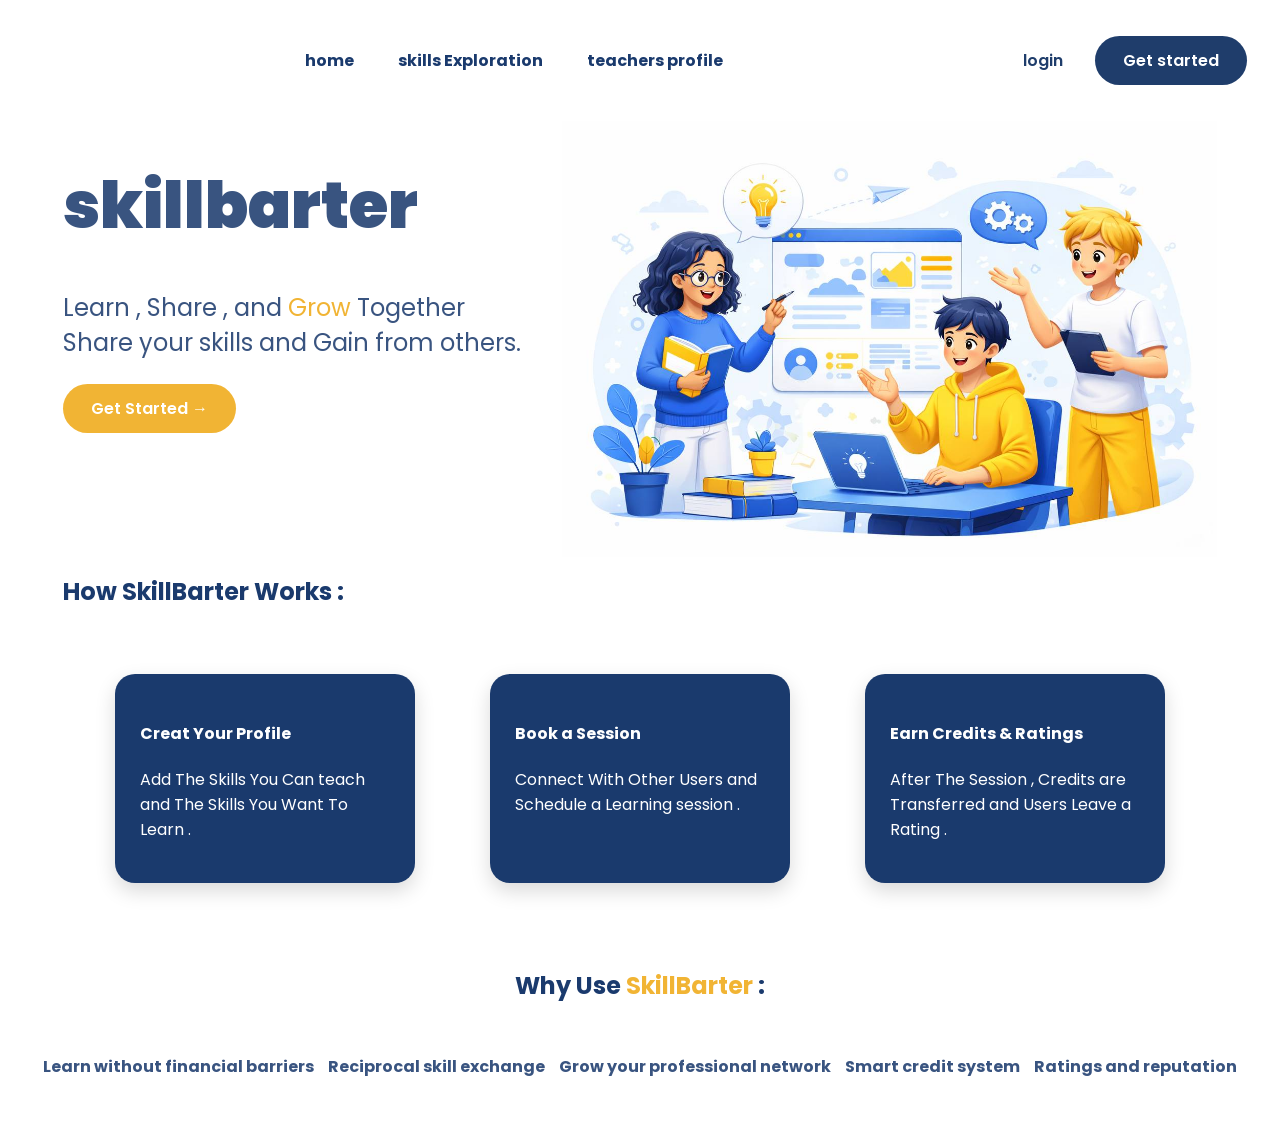
==== index.html @ 1b4edd9c "skillbarter skillbarter website" ====
<!DOCTYPE html>
<html lang="en">
<head>
    <meta charset="UTF-8">
    <meta name="viewport" content="width=device-width, initial-scale=1.0">
    <title>skillbarter</title>
    <link rel="stylesheet" href="style.css">
    <link href="https://fonts.googleapis.com/css2?family=Poppins:wght@400;600&display=swap" rel="stylesheet">
</head>
<body>   
    <header>
        <div class="logo">
            <img src="" alt="">
        </div>
        <div class="pages-link">
            <a href="">home</a>
            <a href="">skills Exploration</a>
            <a href="">teachers profile</a>
        </div>
        <div class="login-home-page-links">

                <a href="" class="login-link">login</a>

                <a href="" class="star-b">Get started</a>

        </div>
    </header>
    <main>
        <div class="div1-main">
                    <div class="main-left">
            <h1>
                skillbarter
            </h1>
            <p>
                Learn , Share , and <span>Grow </span> Together
                <br>
                Share your skills and Gain from others.
            </p>
                <a href="">Get Started   → </a>
        </div>
        <div class="main-right">
            <img src="img-maen.jpg" alt="">
        </div>
        </div>
        <div class="div2-main">
           
                <h2>
                    How SkillBarter Works :
                </h2>
                <div class="cards-container">
                    <div class="card">
                        <h4>
                            Creat Your Profile
                        </h4>
                        <p>
                            Add The Skills You Can teach
and The Skills You Want To 
Learn .
                        </p>
                    </div>
                    <div class="card">
                        <h4>
                            Book a Session
                        </h4>
                        <p>
                            Connect With Other Users 
and Schedule a Learning
session .
                        </p>
                    </div>
                    <div class="card">
                        <h4>
                            Earn Credits & Ratings
                        </h4>
                        <p>
                            After The Session , Credits are
Transferred and Users Leave
a Rating . 
                        </p>
                    </div>
                </div>
        </div>
        <div class="div3-main">
            <h2>
                Why Use <span>SkillBarter</span>  :

            </h2>
            <div >
                <p>Learn without financial barriers</p>
                <p>Reciprocal skill exchange</p>
                <p>Grow your professional network</p>
                <p> Smart credit system</p>
                <p> Ratings and reputation</p>

            </div>
        </div>

    </main>
    
</body>
</html>
---- style.css ----
*{
    margin: 0x;
    padding: 0px;
    font-family: 'Poppins', sans-serif;
    text-decoration:none
}
:root{
    --b-blue: #1A3A6D;
    --c-blue: #2D68C4;
    --gold: #F1B434;
    --h1-blue:#1A3A6DDD;
}
/*header*/
header{
    display: flex;
    justify-content: space-between;
    height: 55px;
    padding: 25px;
    align-items: center;

}
.pages-link a{
    color: var(--b-blue);
    margin: 0px 20px;
    font-weight: bold;
    transform: translate(0px,-200px);
}
.star-b{
    display: inline-block;
    background-color: #1f3d6b;
    color: white;
    text-decoration: none;
    padding: 12px 28px;
    border-radius: 30px;
    font-size: 16px;
    font-weight: 600;
    cursor: pointer;
}
  
.star-b:hover{
    background-color: #173055;
}
.login-link{
    display: inline-block;
    color: #1f3d6b;
    text-decoration: none;
    padding: 12px 28px;
    font-size: 16px;
    font-weight: 600;
    border-radius: 30px;
  }
  
  
  .login-link:hover{
    text-decoration: underline;
}
  /*main 1*/

.main-left h1{  
    color: var(--h1-blue);
    font-size: 64px;
    line-height:1.3;
    max-width: 800px;
    font-weight: 900;

}
.div1-main { 
    display:flex;
    justify-content: space-between;
    
}
.main-right img{
    width: 655px;

}
span{
    color: var(--gold);
}
.div1-main{
    font-size: 24px;
    color: var(--h1-blue);
}
.div1-main a{
    display: inline-block;
    background-color: var(--gold);
    color: white;
    text-decoration: none;
    padding: 12px 28px;
    border-radius: 30px;
    font-size: 16px;
    font-weight: 600;
    cursor: pointer;
    transition: 0.3s ease;
}
.div1-main a:hover{
    background-color: #173055;
    transform: scale(1.05);

}
.main-left,.main-right{
    margin:8px 55px;
}
.main-left{
    margin-right:20px ;
}
.main-right{
    margin-left:20px ;
}
  /*main 2*/
.div2-main h2{
    margin:0px 55px;
    color: var(--b-blue);
}
.cards-container{
    display: flex;
    gap: 25px;
    justify-content: center;
    flex-wrap: wrap;
    padding: 40px;
  }
  
  .card{
    background-color: var(--b-blue);
    color: white;
    padding: 25px;
    width: 250px;
    border-radius: 20px;
    box-shadow: 0 8px 20px rgba(0,0,0,0.15);
    transition: 0.3s ease;
    margin: 25px;
  }
  
  .card:hover{
    transform: translateY(-10px);
  }
.div3-main  h2{ 
    text-align: center;
    color: var(--b-blue);
}
.div3-main div{ 
    display: flex;
    justify-content: space-between;
    color: var(--h1-blue);
    font-weight: bold;
    margin: 35px;
}
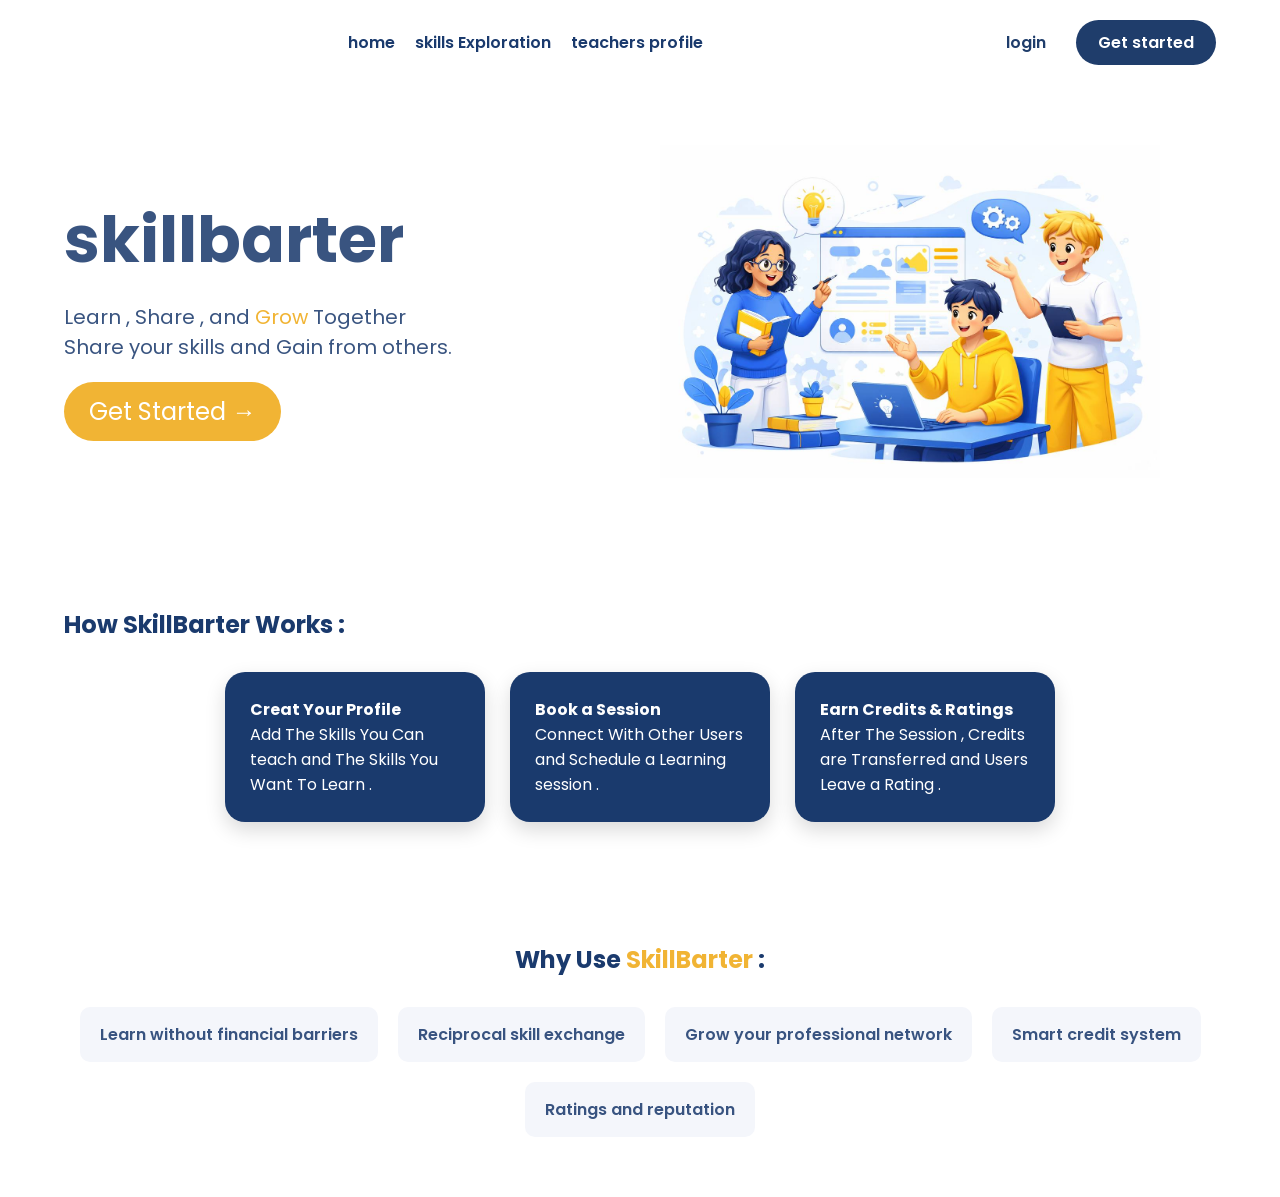
==== commit ea0ef158: "Add files via upload" ====
--- a/index.html
+++ b/index.html
@@ -4,7 +4,8 @@
     <meta charset="UTF-8">
     <meta name="viewport" content="width=device-width, initial-scale=1.0">
     <title>skillbarter</title>
-    <link rel="stylesheet" href="style.css">
+    <link rel="stylesheet" href="style2.css">
+    <meta name="viewport" content="width=device-width, initial-scale=1.0">
     <link href="https://fonts.googleapis.com/css2?family=Poppins:wght@400;600&display=swap" rel="stylesheet">
 </head>
 <body>   
--- a/style2.css
+++ b/style2.css
@@ -0,0 +1,205 @@
+*{
+    margin:0;
+    padding:0;
+    box-sizing:border-box;
+    font-family:'Poppins', sans-serif;
+    text-decoration:none;
+}
+
+:root{
+    --b-blue:#1A3A6D;
+    --c-blue:#2D68C4;
+    --gold:#F1B434;
+    --h1-blue:#1A3A6DDD;
+}
+
+/* HEADER */
+
+header{
+    display:flex;
+    justify-content:space-between;
+    align-items:center;
+    padding:20px 5%;
+    flex-wrap:wrap;
+}
+
+.pages-link{
+    display:flex;
+    gap:20px;
+}
+
+.pages-link a{
+    color:var(--b-blue);
+    font-weight:600;
+}
+
+.login-home-page-links{
+    display:flex;
+    gap:10px;
+}
+
+.star-b{
+    background-color:#1f3d6b;
+    color:white;
+    padding:10px 22px;
+    border-radius:30px;
+    font-weight:600;
+}
+.star-b:hover{
+    background-color: #173055;
+}
+
+.login-link{
+    color:#1f3d6b;
+    padding:10px 20px;
+    font-weight:600;
+}
+
+/* MAIN SECTION 1 */
+
+.div1-main{
+    display:flex;
+    align-items:center;
+    justify-content:space-between;
+    padding:60px 5%;
+    gap:40px;
+    flex-wrap:wrap;
+}
+
+.main-left{
+    flex:1;
+    min-width:280px;
+}
+
+.main-left h1{
+    font-size:64px;
+    color:var(--h1-blue);
+    margin-bottom:15px;
+}
+.div1-main{
+    font-size: 24px;
+    color: var(--h1-blue);
+}
+
+.main-left p{
+    font-size:20px;
+    margin-bottom:20px;
+}
+
+.main-left a{
+    background-color:var(--gold);
+    color:white;
+    padding:12px 25px;
+    border-radius:30px;
+    display:inline-block;
+    transition: 0.3s ease;
+}
+.div1-main a:hover{
+    background-color: #173055;
+    transform: scale(1.05);
+
+}
+
+.main-right{
+    flex:1;
+    min-width:280px;
+}
+
+.main-right img{
+    width:100%;
+    max-width:500px;
+}
+
+/* SECTION 2 */
+
+.div2-main{
+    padding:60px 5%;
+}
+
+.div2-main h2{
+    margin-bottom:30px;
+    color:var(--b-blue);
+}
+
+.cards-container{
+    display:flex;
+    gap:25px;
+    flex-wrap:wrap;
+    justify-content:center;
+}
+
+.card{
+    background-color:var(--b-blue);
+    color:white;
+    padding:25px;
+    width:260px;
+    border-radius:20px;
+    box-shadow:0 8px 20px rgba(0,0,0,0.15);
+    transition: 0.3s ease;
+}
+.card:hover{
+    transform: translateY(-10px);
+  }
+
+/* SECTION 3 */
+
+.div3-main{
+    padding:60px 5%;
+}
+
+.div3-main h2{
+    text-align:center;
+    color:var(--b-blue);
+    margin-bottom:30px;
+}
+
+.div3-main div{
+    display:flex;
+    flex-wrap:wrap;
+    justify-content:center;
+    gap:20px;
+}
+
+.div3-main p{
+    background:#f4f6fb;
+    padding:15px 20px;
+    border-radius:10px;
+    font-weight:600;
+    color: var(--h1-blue);
+}
+span{
+    color: var(--gold);
+}
+
+/* MOBILE */
+
+@media (max-width:768px){
+
+header{
+flex-direction:column;
+gap:15px;
+}
+
+.div1-main{
+flex-direction:column;
+text-align:center;
+}
+
+.main-left h1{
+font-size:40px;
+}
+
+.main-left p{
+font-size:18px;
+}
+
+.cards-container{
+flex-direction:column;
+align-items:center;
+}
+
+.main-right img{
+max-width:350px;
+}
+
+}
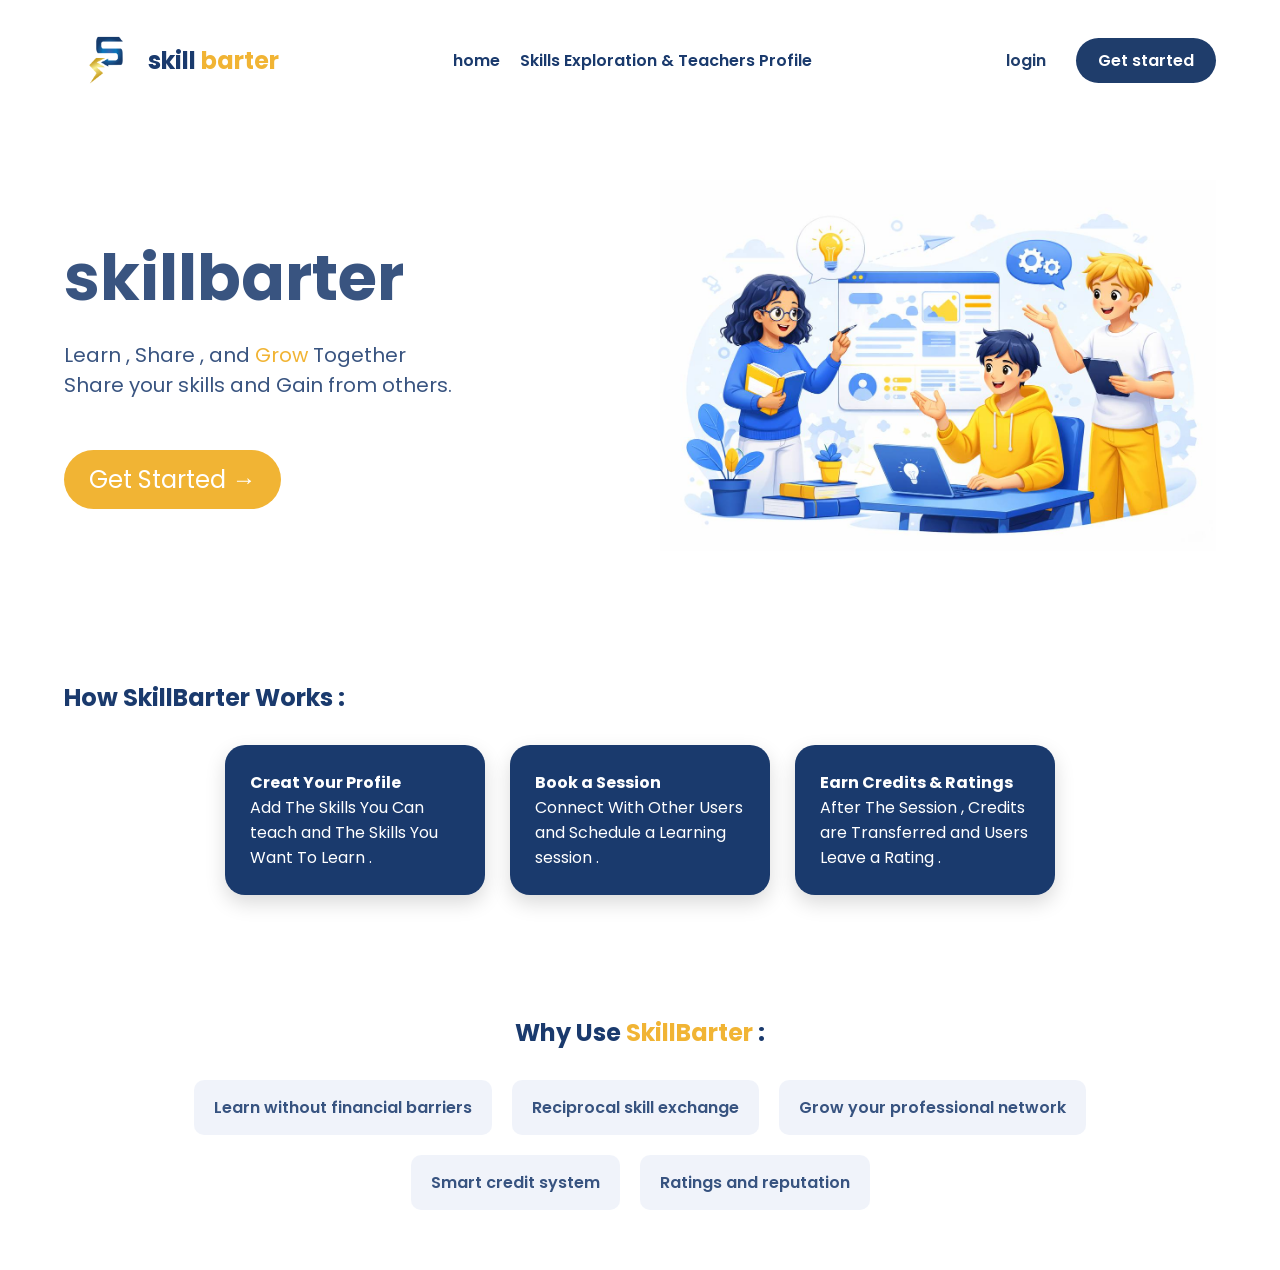
==== commit d32070b2: "Add files via upload" ====
--- a/index.html
+++ b/index.html
@@ -4,25 +4,25 @@
     <meta charset="UTF-8">
     <meta name="viewport" content="width=device-width, initial-scale=1.0">
     <title>skillbarter</title>
-    <link rel="stylesheet" href="style2.css">
+    <link rel="stylesheet" href="style/style2.css">
     <meta name="viewport" content="width=device-width, initial-scale=1.0">
     <link href="https://fonts.googleapis.com/css2?family=Poppins:wght@400;600&display=swap" rel="stylesheet">
 </head>
 <body>   
     <header>
         <div class="logo">
-            <img src="" alt="">
+            <img src="IMG/LOGO_P2.png" alt="">
+            <h2>skill <span>barter</span> </h2>
         </div>
         <div class="pages-link">
-            <a href="">home</a>
-            <a href="">skills Exploration</a>
-            <a href="">teachers profile</a>
+            <a href="login.html">home</a>
+            <a href="">Skills Exploration & Teachers Profile</a>
         </div>
         <div class="login-home-page-links">
 
-                <a href="" class="login-link">login</a>
+                <a href="login.html" class="login-link">login</a>
 
-                <a href="" class="star-b">Get started</a>
+                <a href="login.html" class="star-b">Get started</a>
 
         </div>
     </header>
@@ -36,11 +36,12 @@
                 Learn , Share , and <span>Grow </span> Together
                 <br>
                 Share your skills and Gain from others.
+                <br><br>
             </p>
-                <a href="">Get Started   → </a>
+                <a href="login.html">Get Started   → </a>
         </div>
         <div class="main-right">
-            <img src="img-maen.jpg" alt="">
+            <img src="IMG/img-maen.jpg" alt="">
         </div>
         </div>
         <div class="div2-main">
@@ -86,12 +87,18 @@
                 Why Use <span>SkillBarter</span>  :
 
             </h2>
-            <div >
-                <p>Learn without financial barriers</p>
-                <p>Reciprocal skill exchange</p>
+            <div class="div-p">
+                <div>
+                   <p>Learn without financial barriers</p>
+                   <p>Reciprocal skill exchange</p>
+                </div>
                 <p>Grow your professional network</p>
-                <p> Smart credit system</p>
-                <p> Ratings and reputation</p>
+
+                <div>
+                    <p> Smart credit system</p>
+                    <p> Ratings and reputation</p>
+                </div>
+               
 
             </div>
         </div>
--- a/style/style2.css
+++ b/style/style2.css
@@ -0,0 +1,216 @@
+*{
+    margin:0;
+    padding:0;
+    box-sizing:border-box;
+    font-family:'Poppins', sans-serif;
+    text-decoration:none;
+}
+
+:root{
+    --b-blue:#1A3A6D;
+    --c-blue:#2D68C4;
+    --gold:#F1B434;
+    --h1-blue:#1A3A6DDD;
+}
+
+/* HEADER */
+
+header{
+    display:flex;
+    justify-content:space-between;
+    align-items:center;
+    padding: 0px 5%;
+    flex-wrap:wrap;
+}
+
+.pages-link{
+    display:flex;
+    gap:20px;
+}
+
+.pages-link a{
+    color:var(--b-blue);
+    font-weight:600;
+}
+
+.login-home-page-links{
+    display:flex;
+    gap:10px;
+}
+
+.star-b{
+    background-color:#1f3d6b;
+    color:white;
+    padding:10px 22px;
+    border-radius:30px;
+    font-weight:600;
+}
+.star-b:hover{
+    background-color: #173055;
+}
+
+.login-link{
+    color:#1f3d6b;
+    padding:10px 20px;
+    font-weight:600;
+}
+
+/* MAIN SECTION 1 */
+
+.div1-main{
+    display:flex;
+    align-items:center;
+    justify-content:space-between;
+    padding:60px 5%;
+    gap:40px;
+    flex-wrap:wrap;
+}
+
+.main-left{
+    flex:1;
+    min-width:280px;
+}
+
+.main-left h1{
+    font-size:64px;
+    color:var(--h1-blue);
+    margin-bottom:15px;
+}
+.div1-main{
+    font-size: 24px;
+    color: var(--h1-blue);
+}
+
+.main-left p{
+    font-size:20px;
+    margin-bottom:20px;
+}
+.logo{
+    display: flex;
+    align-items: center;
+}
+.logo h2{
+    color: var(--b-blue);
+}
+.logo img{
+    height: 120px;
+}
+.main-left a{
+    background-color:var(--gold);
+    color:white;
+    padding:12px 25px;
+    border-radius:30px;
+    display:inline-block;
+    transition: 0.3s ease;
+}
+.div1-main a:hover{
+    background-color: #173055;
+    transform: scale(1.05);
+}
+
+
+.main-right{
+    flex:1;
+    min-width:280px;
+}
+
+.main-right img{
+    width:100%;
+    max-width:655px;
+}
+
+/* SECTION 2 */
+
+.div2-main{
+    padding:60px 5%;
+}
+
+.div2-main h2{
+    margin-bottom:30px;
+    color:var(--b-blue);
+}
+
+.cards-container{
+    display:flex;
+    gap:25px;
+    flex-wrap:wrap;
+    justify-content:center;
+}
+
+.card{
+    background-color:var(--b-blue);
+    color:white;
+    padding:25px;
+    width:260px;
+    border-radius:20px;
+    box-shadow:0 8px 20px rgba(0,0,0,0.15);
+    transition: 0.3s ease;
+}
+.card:hover{
+    transform: translateY(-10px);
+  }
+
+/* SECTION 3 */
+
+.div3-main{
+    padding:60px 5%;
+}
+
+.div3-main h2{
+    text-align:center;
+    color:var(--b-blue);
+    margin-bottom:30px;
+}
+
+.div3-main div{
+    display: flex;
+    flex-wrap:wrap;
+    justify-content:center;
+    gap:20px;
+}
+.div-p{
+    display: flex;
+}
+.div3-main p{
+    background:#eff2faec;
+    padding:15px 20px;
+    border-radius:10px;
+    font-weight:600;
+    color: var(--h1-blue);
+}
+span{
+    color: var(--gold);
+}
+
+/* MOBILE */
+
+@media (max-width:768px){
+
+header{
+flex-direction:column;
+gap:15px;
+}
+
+.div1-main{
+flex-direction:column;
+text-align:center;
+}
+
+.main-left h1{
+font-size:40px;
+}
+
+.main-left p{
+font-size:18px;
+}
+
+.cards-container{
+flex-direction:column;
+align-items:center;
+}
+
+.main-right img{
+max-width:350px;
+}
+
+}
